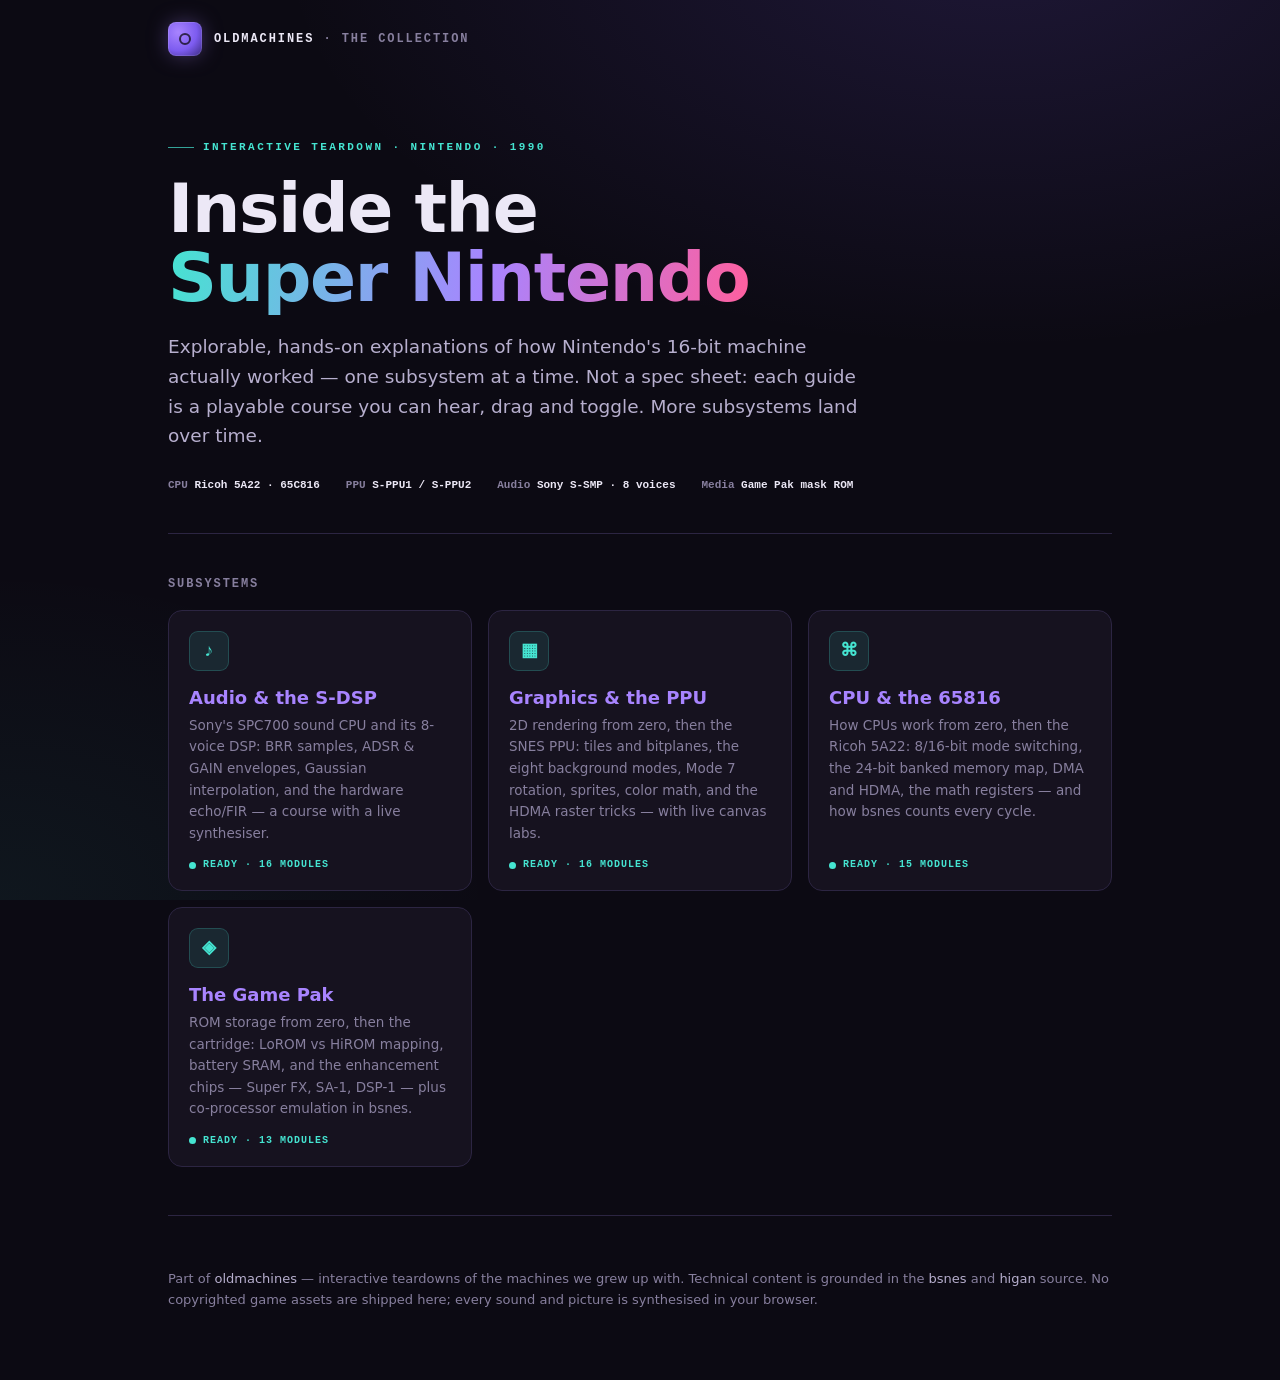
==== index.html @ 61e78a9d "Add interactive Super Nintendo hardware courses Four self-contained, dependency-free static courses " ====
<!DOCTYPE html>
<html lang="en">
<head>
<meta charset="utf-8">
<meta name="viewport" content="width=device-width, initial-scale=1">
<title>Inside the Super Nintendo — an oldmachines guide</title>
<link rel="icon" href="data:image/svg+xml,%3Csvg xmlns=%27http://www.w3.org/2000/svg%27 viewBox=%270 0 32 32%27%3E%3Crect width=%2732%27 height=%2732%27 rx=%278%27 fill=%27%237d5cf0%27/%3E%3Ccircle cx=%2716%27 cy=%2716%27 r=%276%27 fill=%27none%27 stroke=%27%230c0a13%27 stroke-width=%273%27/%3E%3C/svg%3E">
<meta name="description" content="Interactive, explorable teardowns of the Super Nintendo's hardware — one subsystem at a time. Part of the oldmachines collection.">
<style>
  :root{
    --ground:#0c0a13; --ground-2:#100d19; --panel:#16121f; --panel-2:#1d1830;
    --line:#2c2542; --line-2:#392f57; --ink:#ece8f6; --ink-2:#b7afce; --muted:#877f9e;
    --violet:#a884ff; --violet-d:#7d5cf0; --cyan:#45e4d1; --magenta:#ff5f9e; --amber:#ffb14e;
    --radius:14px; --mono:ui-monospace,"SF Mono","JetBrains Mono",Menlo,Consolas,monospace;
    --sans:system-ui,-apple-system,"Segoe UI",Roboto,Helvetica,Arial,sans-serif;
  }
  *{box-sizing:border-box}
  @media (prefers-reduced-motion:reduce){*{animation-duration:.001ms!important;transition-duration:.001ms!important}}
  body{margin:0;font-family:var(--sans);color:var(--ink);background:var(--ground);line-height:1.6;
    -webkit-font-smoothing:antialiased;
    background-image:radial-gradient(1200px 700px at 78% -8%,rgba(125,92,240,.16),transparent 60%),
      radial-gradient(900px 600px at 0% 100%,rgba(69,228,209,.06),transparent 55%);
    background-attachment:fixed;min-height:100vh}
  a{color:var(--violet);text-decoration:none}
  a:hover{text-decoration:underline;text-underline-offset:3px}
  :focus-visible{outline:2px solid var(--cyan);outline-offset:3px;border-radius:6px}
  .wrap{max-width:1000px;margin:0 auto;padding:0 28px}
  header.top{display:flex;align-items:center;gap:12px;padding:22px 0}
  .logo{width:34px;height:34px;border-radius:8px;
    background:radial-gradient(circle at 30% 30%,var(--violet),var(--violet-d) 55%,#3a2a80);
    box-shadow:0 0 22px -4px rgba(168,132,255,.55),inset 0 0 0 1px rgba(255,255,255,.12);position:relative}
  .logo::after{content:"";position:absolute;inset:11px;border-radius:50%;border:2px solid rgba(12,10,19,.75)}
  .brandline{font:600 12px/1 var(--mono);letter-spacing:.16em;text-transform:uppercase;color:var(--muted)}
  .brandline b{color:var(--ink);font-weight:700}
  .hero{padding:52px 0 40px;border-bottom:1px solid var(--line)}
  .eyebrow{font:600 11px/1 var(--mono);letter-spacing:.22em;text-transform:uppercase;color:var(--cyan);
    display:inline-flex;align-items:center;gap:9px}
  .eyebrow::before{content:"";width:26px;height:1px;background:var(--cyan);opacity:.7}
  h1{font:800 clamp(36px,7vw,68px)/1.02 var(--sans);letter-spacing:-.02em;margin:18px 0 0;text-wrap:balance}
  h1 .grad{background:linear-gradient(100deg,var(--cyan),var(--violet) 55%,var(--magenta));
    -webkit-background-clip:text;background-clip:text;color:transparent}
  .lede{font-size:18.5px;color:var(--ink-2);max-width:60ch;margin:20px 0 0}
  h2.sh{font:700 12px/1 var(--mono);letter-spacing:.16em;text-transform:uppercase;color:var(--muted);margin:44px 0 0}
  .grid{display:grid;grid-template-columns:repeat(auto-fill,minmax(260px,1fr));gap:16px;margin:20px 0 0}
  .card{display:flex;flex-direction:column;background:var(--panel);border:1px solid var(--line);
    border-radius:var(--radius);padding:20px;transition:transform .14s,border-color .14s,background .14s}
  a.card:hover{transform:translateY(-3px);border-color:var(--line-2);background:var(--panel-2);text-decoration:none}
  .card .ico{width:40px;height:40px;border-radius:9px;display:grid;place-items:center;font:700 18px/1 var(--mono);
    background:rgba(69,228,209,.1);color:var(--cyan);border:1px solid rgba(69,228,209,.2)}
  .card h3{font:700 18px/1.2 var(--sans);margin:16px 0 6px}
  .card p{font-size:13.5px;color:var(--muted);margin:0;flex:1}
  .card .status{margin-top:16px;font:600 10px/1 var(--mono);letter-spacing:.1em;text-transform:uppercase;
    display:inline-flex;align-items:center;gap:7px}
  .card .status.ready{color:var(--cyan)} .card .status.soon{color:var(--muted)}
  .card .status .dot{width:7px;height:7px;border-radius:50%;background:currentColor}
  .card.disabled{opacity:.58}
  .card.disabled:hover{transform:none}
  footer{padding:40px 0 56px;color:var(--muted);font-size:13px;border-top:1px solid var(--line);margin-top:48px}
  footer a{color:var(--ink-2)}
  .spec-strip{display:flex;flex-wrap:wrap;gap:10px 26px;margin:26px 0 0;font:600 11px/1.5 var(--mono);color:var(--muted)}
  .spec-strip b{color:var(--ink)}
</style>
</head>
<body>
<div class="wrap">

  <header class="top">
    <div class="logo" aria-hidden="true"></div>
    <div class="brandline"><b>oldmachines</b> · the collection</div>
  </header>

  <section class="hero">
    <span class="eyebrow">Interactive teardown · Nintendo · 1990</span>
    <h1>Inside the <span class="grad">Super Nintendo</span></h1>
    <p class="lede">
      Explorable, hands-on explanations of how Nintendo's 16-bit machine
      actually worked — one subsystem at a time. Not a spec sheet: each guide is
      a playable course you can hear, drag and toggle. More subsystems land over
      time.
    </p>
    <div class="spec-strip">
      <span>CPU <b>Ricoh 5A22 · 65C816</b></span>
      <span>PPU <b>S-PPU1 / S-PPU2</b></span>
      <span>Audio <b>Sony S-SMP · 8 voices</b></span>
      <span>Media <b>Game Pak mask ROM</b></span>
    </div>
  </section>

  <h2 class="sh">Subsystems</h2>
  <div class="grid">

    <a class="card" href="audio/">
      <div class="ico">♪</div>
      <h3>Audio &amp; the S-DSP</h3>
      <p>Sony's SPC700 sound CPU and its 8-voice DSP: BRR samples, ADSR &amp; GAIN envelopes, Gaussian interpolation, and the hardware echo/FIR — a course with a live synthesiser.</p>
      <span class="status ready"><span class="dot"></span>Ready · 16 modules</span>
    </a>

    <a class="card" href="graphics/">
      <div class="ico">▦</div>
      <h3>Graphics &amp; the PPU</h3>
      <p>2D rendering from zero, then the SNES PPU: tiles and bitplanes, the eight background modes, Mode 7 rotation, sprites, color math, and the HDMA raster tricks — with live canvas labs.</p>
      <span class="status ready"><span class="dot"></span>Ready · 16 modules</span>
    </a>

    <a class="card" href="cpu/">
      <div class="ico">⌘</div>
      <h3>CPU &amp; the 65816</h3>
      <p>How CPUs work from zero, then the Ricoh 5A22: 8/16-bit mode switching, the 24-bit banked memory map, DMA and HDMA, the math registers — and how bsnes counts every cycle.</p>
      <span class="status ready"><span class="dot"></span>Ready · 15 modules</span>
    </a>

    <a class="card" href="cart/">
      <div class="ico">◈</div>
      <h3>The Game Pak</h3>
      <p>ROM storage from zero, then the cartridge: LoROM vs HiROM mapping, battery SRAM, and the enhancement chips — Super&nbsp;FX, SA-1, DSP-1 — plus co-processor emulation in bsnes.</p>
      <span class="status ready"><span class="dot"></span>Ready · 13 modules</span>
    </a>

  </div>

  <footer>
    <p>
      Part of <a href="https://github.com/oldmachines">oldmachines</a> — interactive
      teardowns of the machines we grew up with. Technical content is grounded in
      the <a href="https://github.com/bsnes-emu/bsnes">bsnes</a> and
      <a href="https://github.com/higan-emu/higan">higan</a> source. No copyrighted
      game assets are shipped here; every sound and picture is synthesised in your
      browser.
    </p>
  </footer>

</div>
</body>
</html>
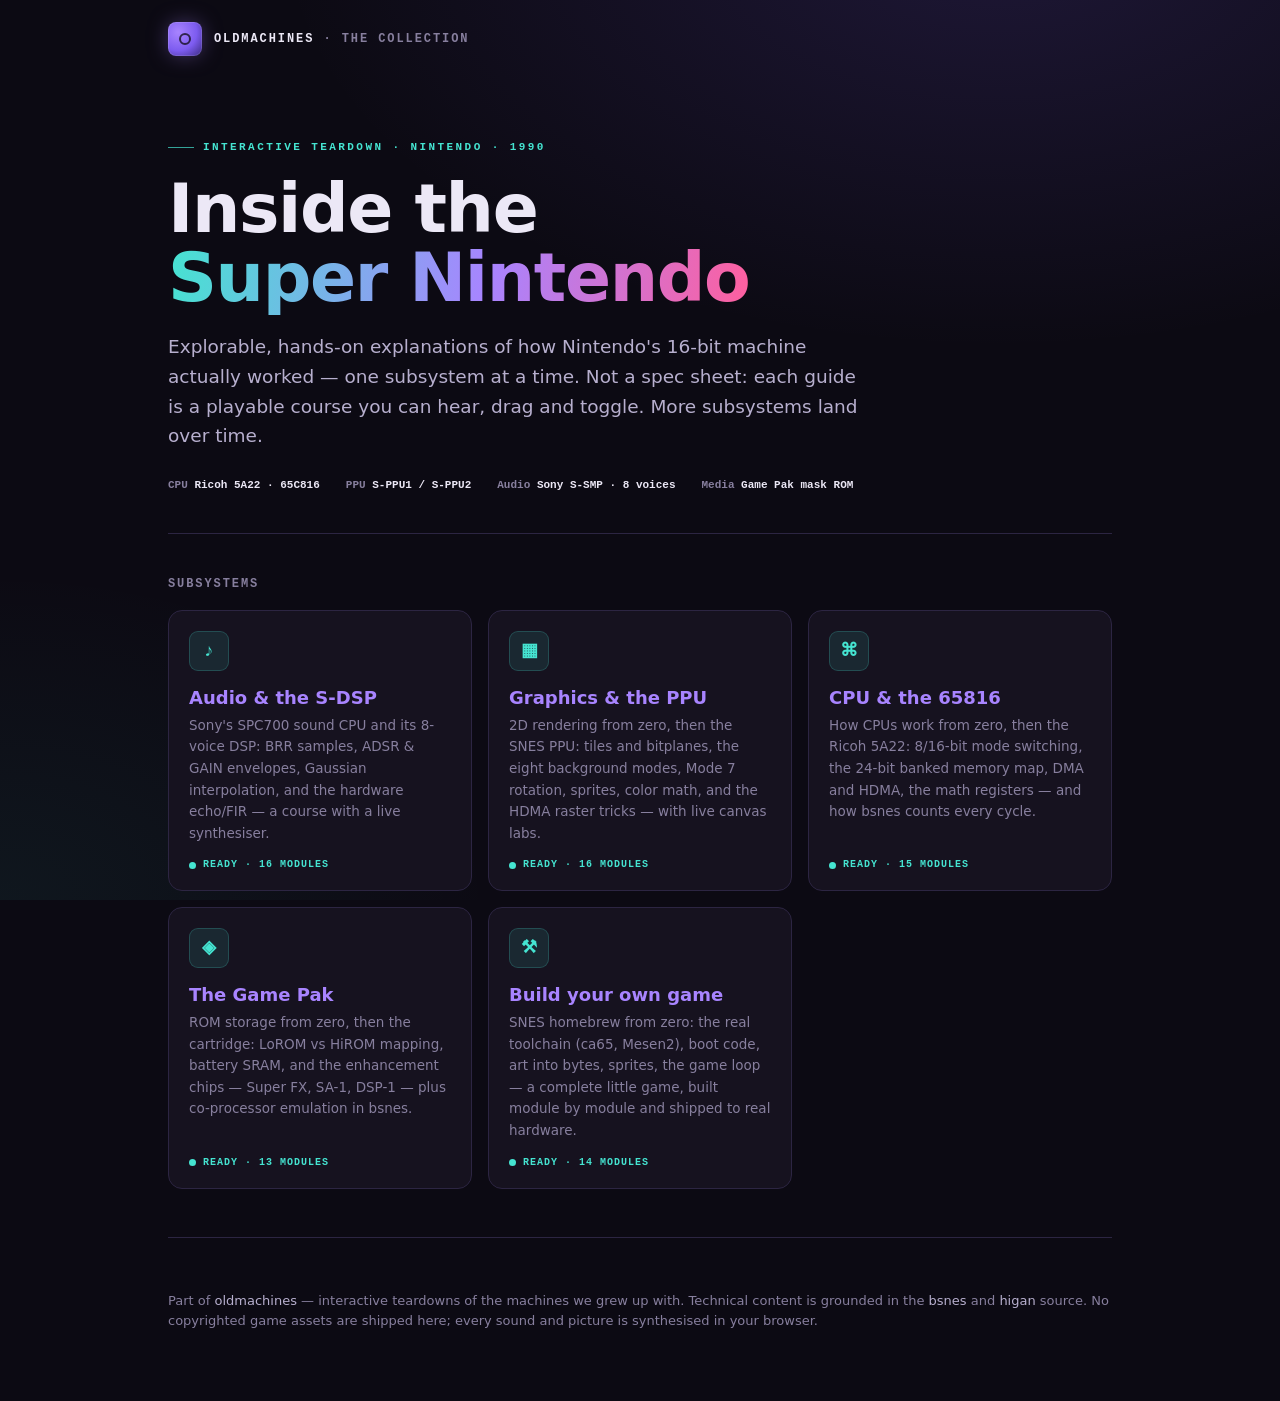
==== commit 2267e28c: "Add fifth course: Build your own game — SNES homebrew A 14-module course that flips the collection's" ====
--- a/index.html
+++ b/index.html
@@ -117,6 +117,13 @@
       <span class="status ready"><span class="dot"></span>Ready · 13 modules</span>
     </a>
 
+    <a class="card" href="homebrew/">
+      <div class="ico">⚒</div>
+      <h3>Build your own game</h3>
+      <p>SNES homebrew from zero: the real toolchain (ca65, Mesen2), boot code, art into bytes, sprites, the game loop — a complete little game, built module by module and shipped to real hardware.</p>
+      <span class="status ready"><span class="dot"></span>Ready · 14 modules</span>
+    </a>
+
   </div>
 
   <footer>
